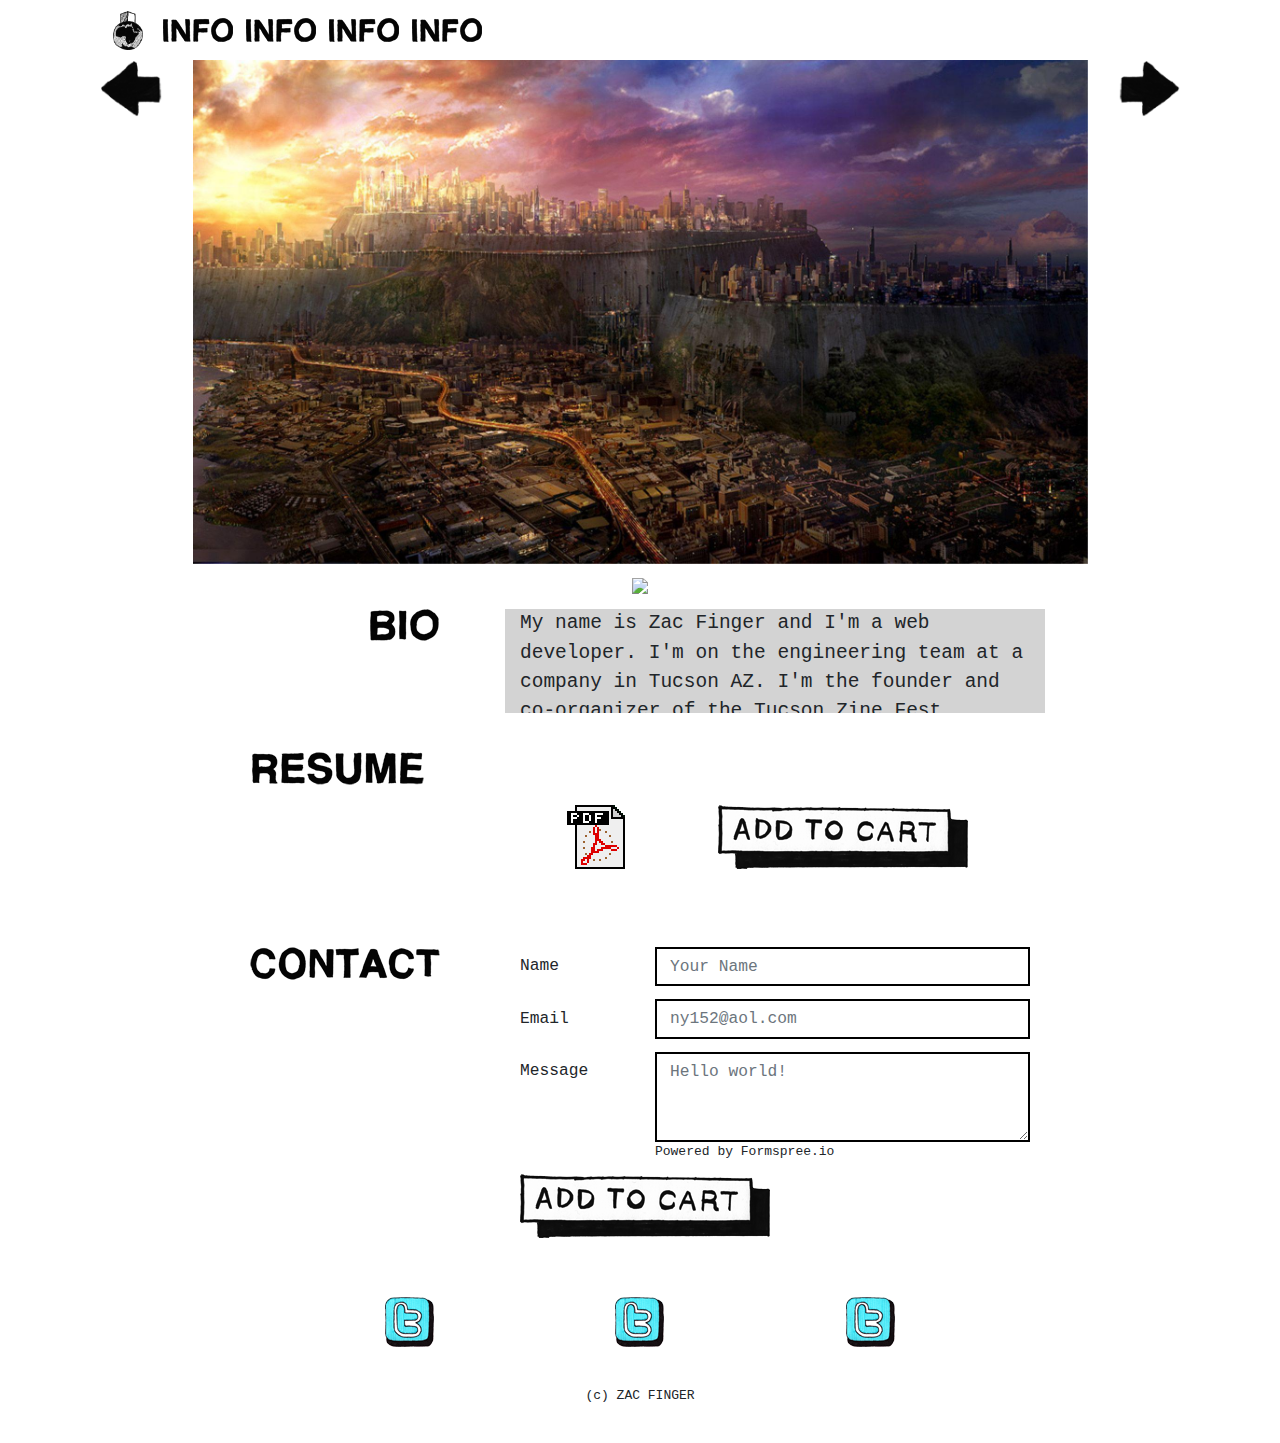
==== index.html @ 78a999ca "Added check to determine if slides are moving. Buttons will only work if moving is false" ====
<!--
References used:
* https://www.w3schools.com/howto/howto_js_slideshow.asp
* https://getbootstrap.com/docs/4.0/
* https://stackoverflow.com/questions/54417421/how-to-change-bootstrap-4-navbar-collapse-icon-with-custom-svg-image
* https://stackoverflow.com/questions/11677886/twitter-bootstrap-div-in-container-with-100-height
* https://stackoverflow.com/questions/50262517/bootstrap-4-row-fill-remaining-height
* https://www.w3schools.com/jquery/
* https://www.w3schools.com/cssref
* https://api.jquery.com
* https://css-tricks.com/controlling-css-animations-transitions-javascript/
* https://www.w3schools.com/jsref/
* https://www.bitdegree.org/learn/css-form
* https://stackoverflow.com/questions/11260135/css-multiple-inputtype-selectors
* https://medium.com/@asjas/using-formspree-io-on-your-github-pages-a60c290d1ee
* https://stackoverflow.com/questions/12875911/how-can-i-make-my-input-type-submit-an-image
-->

<!doctype html>
<html lang="en">
 <head>
   <!-- Required meta tags -->
   <meta charset="utf-8">
   <meta name="viewport" content="width=device-width, initial-scale=1, shrink-to-fit=no">
   <!-- Bootstrap CSS -->
   <link rel="stylesheet" href="https://stackpath.bootstrapcdn.com/bootstrap/4.4.1/css/bootstrap.min.css" integrity="sha384-Vkoo8x4CGsO3+Hhxv8T/Q5PaXtkKtu6ug5TOeNV6gBiFeWPGFN9MuhOf23Q9Ifjh" crossorigin="anonymous">
   <link rel="stylesheet" href="css/style.css">
   <title>Zac Finger</title>
 </head>
 <body id="main">

   <div class="container-md">
      <!-- Navbar -->
      <div class="container-fluid">
         <nav class="navbar navbar-expand-sm navbar-light bg-white">
            <a class="navbar-brand" href="#">
               <img src="img/title.png" width="30" alt="">
            </a>
   
            <button class="navbar-toggler border-0" type="button" data-toggle="collapse" data-target="#navbarSupportedContent" aria-controls="navbarSupportedContent" aria-expanded="false" aria-label="Toggle navigation">
            <span class="navbar-toggler-icon"></span>
            </button>
         
            <div class="collapse navbar-collapse" id="navbarSupportedContent">
            <ul class="navbar-nav mr-auto">
               <li class="nav-item active">
                  <a class="nav-link" href="#"><img src="img/info.png" alt="Info"><span class="sr-only">(current)</span></a>
               </li>
               <li class="nav-item">
                  <a class="nav-link" href="#"><img src="img/info.png" alt="Code"></a>
               </li>
               <li class="nav-item">
                  <a class="nav-link" href="#"><img src="img/info.png" alt="Shirts"></a>
               </li>
               <li class="nav-item">
                  <a class="nav-link" href="#"><img src="img/info.png" alt="Zines"></a>
               </li>
            </ul>
            </div>
         </nav>
      </div>
      <!-- /Navbar -->

      <!-- Content -->
      <div class="container-fluid">

         <!-- Carousel 1 -->
         <div id="carousel" class="row">
            <!-- This element will be hidden on smaller screens -->
            <div class="d-none d-lg-block col-md-1">
               <img src="img/arrow-left.png" class="img-fluid left-arrow">
            </div>
            <div id="carousel-img-container" class="col-12 col-lg-10 text-center">
               
               <img src="img/RxTGVot-fantasy-city-wallpaper.jpg" class="carousel-img current">
               <img src="img/fantasy-hd.jpg" class="carousel-img moveRight">
               <img src="img/medieval-castle-1920-1140.jpg" class="carousel-img">
               <img src="img/RxTGVot-fantasy-city-wallpaper.jpg" class="carousel-img">
               <img src="img/fantasy-hd.jpg" class="carousel-img">
               <img src="img/medieval-castle-1920-1140.jpg" class="carousel-img">
               <img src="img/RxTGVot-fantasy-city-wallpaper.jpg" class="carousel-img">
               <img src="img/fantasy-hd.jpg" class="carousel-img">
               <img src="img/medieval-castle-1920-1140.jpg" class="carousel-img moveLeft">
               
            </div>
            <div class="col-12 d-lg-none mt-3"></div>
            <!-- The following 2 elements will be hidden on larger screens -->
            <div class="col-3 col-sm-2 d-lg-none">
               <img src="img/arrow-left.png" class="img-fluid left-arrow">
            </div>
            <div class="col-6 col-sm-8 d-lg-none">
            </div>
            <div class="col-3 col-sm-2 col-lg-1 text-right">
               <img id="right-arrow" src="img/arrow-right.png" class="img-fluid">
            </div>
         </div>
         <!-- /Carousel 1 -->

         <!-- Geocities style construction GIF until the thing is done -->
         <!-- Reference: https://code.divshot.com/geo-bootstrap/ -->
         <div class="row text-center mb-3">
            <div class="col-12">
               <img src="https://code.divshot.com/geo-bootstrap/img/test/construction.gif" class="img-fluid">
            </div>
         </div>

         <!-- Scrollbox -->
         <div class="row w-lg-75 m-auto mb-3">
            <div class="col-12 col-lg-4 mb-4">
               <img src="img/bio.png" alt="Info" class="img-fluid">
            </div>  
            <div id="scrollbox" class="col-12 col-lg-8">
               <p>
                  My name is Zac Finger and I'm a web developer. 
                  I'm on the engineering team at a company in Tucson AZ. 
                  I'm the founder and co-organizer of the Tucson Zine Fest.
               </p> 
                  I've built business web applications with server side and client side logic in the following languages:
               </p>
               <ul>
                  <li>C#</li>
                  <li>ASP.net</li>
                  <li>Node</li>
                  <li>Angular</li>
               </ul>
            </div>            
         </div>
         <!-- /Scrollbox -->

         <!-- Divider section -->
         <div class="row mt-5"></div>

         <!-- Resume download -->
         <div class="row w-lg-75 m-auto">
            <div class="col-12 mb-4">
               <img src="img/resume.png" alt="Resume" class="img-fluid">
            </div>
            <div class="col-3 col-sm-5 col-md-6 text-right">
               <a href="assets/vitae.pdf" download><img src="img/adobe.png" class="img-fluid"></a>
            </div>
            <div class="col-9 col-sm-7 col-md-6 text-center">
               <a href="assets/vitae.pdf" download><img src="img/buttons.png" class="img-fluid"></a>
            </div>            
         </div>
         <!-- /Resume download -->

         <!-- Divider section -->
         <div class="row mt-5"></div>

         <!-- Divider section -->
         <div class="row mt-5"></div>

         <!-- Contact form -->
         <div class="row w-lg-75 m-auto">
            <div class="col-12 col-md-4 mb-4">
               <img src="img/contact.png" alt="Contact" class="img-fluid">
            </div>
            <div class="col-12 col-md-8">
               <form action="https://formspree.io/f/xjvpebyb" method="POST">
                  <div class="form-group row">
                     <label for="name" class="col-12 col-lg-3 col-form-label col-form-label-lg">Name</label>
                     <div class="col-12 col-lg-9">
                        <input type="text" class="form-control form-control-lg" id="name" name="name" placeholder="Your Name">
                     </div>
                  </div>
                  <div class="form-group row">
                     <label for="_replyto" class="col-12 col-lg-3 col-form-label col-form-label-lg">Email</label>
                     <div class="col-12 col-lg-9">
                        <input type="email" class="form-control form-control-lg" id="_replyto" name="_replyto" placeholder="ny152@aol.com">
                     </div>
                  </div>
                  <div class="form-group row">
                     <label for="message" class="col-12 col-lg-3 col-form-label col-form-label-lg">Message</label>
                     <div class="col-12 col-lg-9">
                        <textarea rows="3" class="form-control form-control-lg" id="message" name="message" placeholder="Hello world!"></textarea>
                        Powered by Formspree.io
                     </div>
                  </div>
                  <input type="hidden" name="_next" value="thanks.html" />
                  <div class="form-group row">
                     <div class="col-12">
                        <input class="img-fluid" type="image" src="img/buttons.png" name="submit" value="submit">
                     </div>
                  </div>
               </form>
            </div>         
         </div>
         <!-- /Contact form -->

         <!-- Divider section -->
         <div class="row mt-5"></div>

         <!-- Social media links -->
         <div class="row w-lg-75 m-auto">
            <div class="col-12 col-sm-8 d-flex justify-content-between text-center m-auto">
               <img src="img/tw.png" class="img-fluid">
               <img src="img/tw.png" class="img-fluid">
               <img src="img/tw.png" class="img-fluid">
            </div>
         </div>
         <!-- /Social media links -->

         <!-- Divider section -->
         <div class="row mt-5"></div>

         <div class="row w-lg-75 m-auto">
            <div class="col-12 text-center mb-5">
               (c) <span id="year"></span> ZAC FINGER
            </div>
         </div>

      </div>
      <!-- /Content -->
   </div>

   <!-- Optional JavaScript -->
   <!-- jQuery first, then Popper.js, then Bootstrap JS -->
   <script src="https://code.jquery.com/jquery-3.4.1.slim.min.js" integrity="sha384-J6qa4849blE2+poT4WnyKhv5vZF5SrPo0iEjwBvKU7imGFAV0wwj1yYfoRSJoZ+n" crossorigin="anonymous"></script>
   <script src="https://cdn.jsdelivr.net/npm/popper.js@1.16.0/dist/umd/popper.min.js" integrity="sha384-Q6E9RHvbIyZFJoft+2mJbHaEWldlvI9IOYy5n3zV9zzTtmI3UksdQRVvoxMfooAo" crossorigin="anonymous"></script>
   <script src="https://stackpath.bootstrapcdn.com/bootstrap/4.4.1/js/bootstrap.min.js" integrity="sha384-wfSDF2E50Y2D1uUdj0O3uMBJnjuUD4Ih7YwaYd1iqfktj0Uod8GCExl3Og8ifwB6" crossorigin="anonymous"></script>
   <script src="js/app.js"></script>
   </body>
</html>
---- css/style.css ----
html, body {
    height: 100%;
    font-family: monospace;
}

.w-lg-75 {
    width: 100%;
}

/* Custom width class to fill 
75% of container if viewport > 992px, 100% otherwise */
@media (min-width: 992px){
	.w-lg-75 {
		width: 75%;
	}
}

#carousel {
    margin-bottom: 1rem !important;
}

#carousel-img-container {
    overflow-x: hidden !important;
    overflow-y: hidden !important;
}

.carousel-img {
    opacity: 0;
    position: absolute;
    width:100%;
    transition: 1.5s;
    transition-timing-function: ease-out;
}

.carousel-img.current {
    opacity: 1;
    position: relative;
}

.carousel-img.moveLeft {
    transform: translateX(-100%);
}

.carousel-img.moveRight {
    transform: translateX(100%);
}

#scrollbox {
    height: 8rem;
    overflow: auto;
    background-color: lightgray;
    font-size: 1.25rem;
    font-weight: 500;
}

@media (min-width: 992px){
	#scrollbox {
		font-size: 1.5rem;
	}
}

#message, input[type=text], input[type="email"] {
    border: 2px solid black;
    border-radius: 0rem;
}
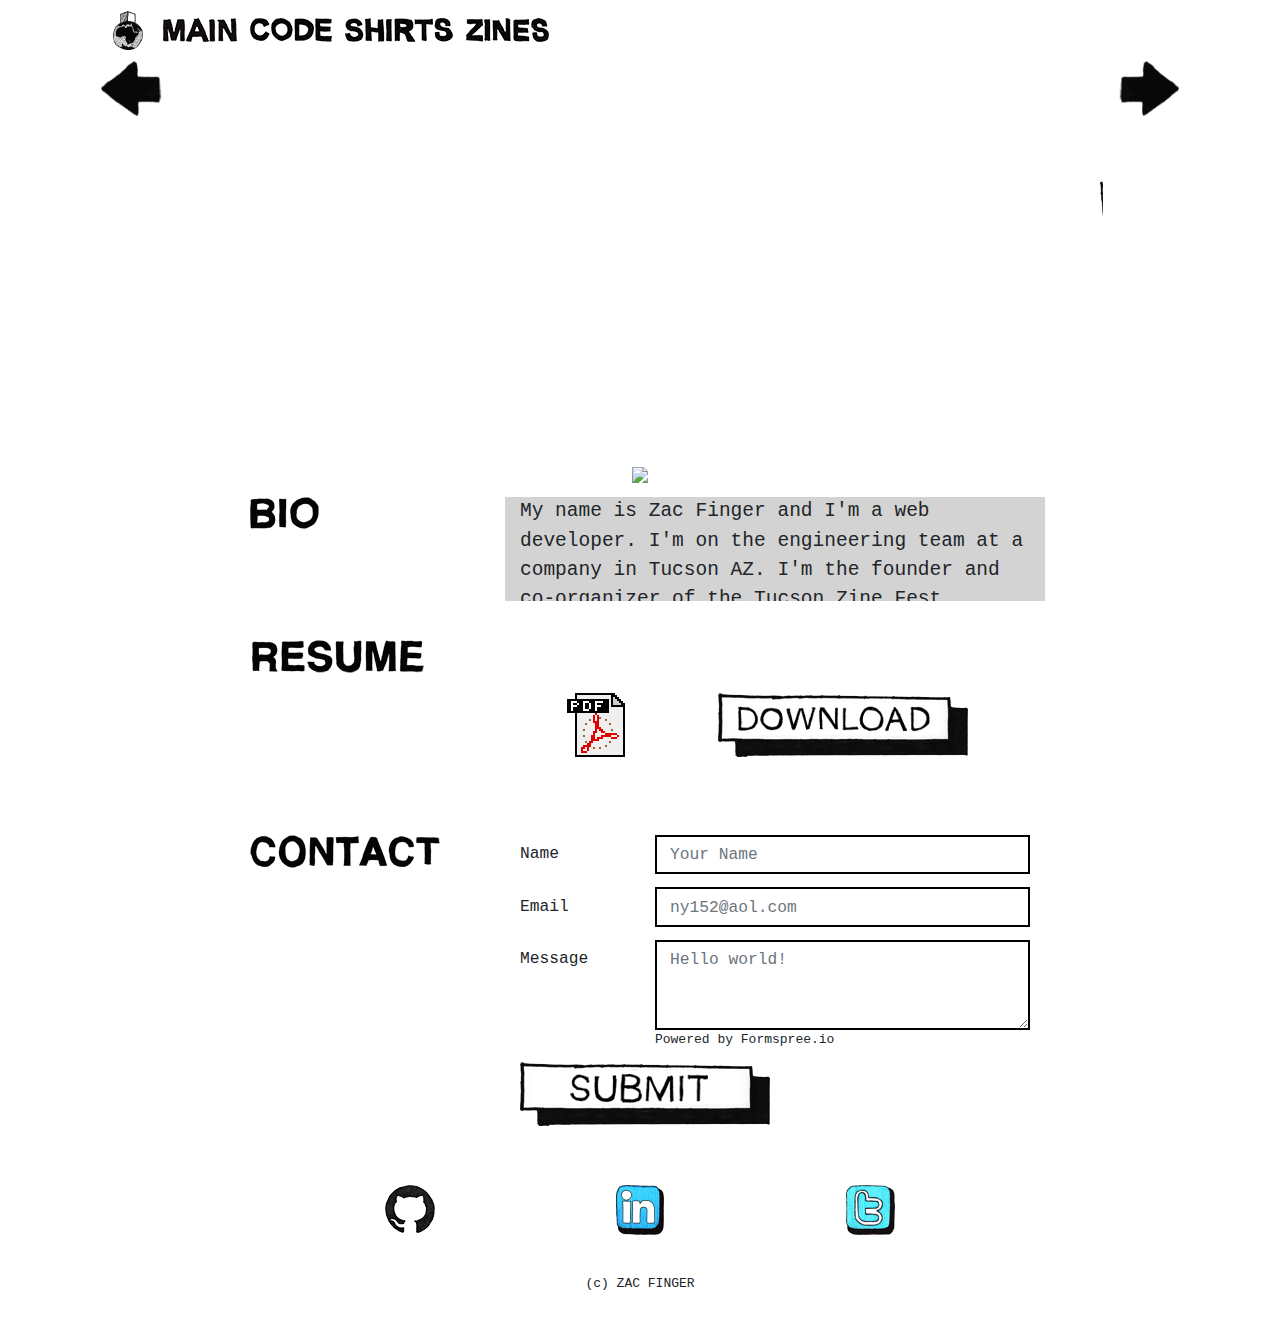
==== commit ccefcaae: "Updated images and links" ====
--- a/index.html
+++ b/index.html
@@ -44,16 +44,16 @@
             <div class="collapse navbar-collapse" id="navbarSupportedContent">
             <ul class="navbar-nav mr-auto">
                <li class="nav-item active">
-                  <a class="nav-link" href="#"><img src="img/info.png" alt="Info"><span class="sr-only">(current)</span></a>
+                  <a class="nav-link" href="#"><img src="img/main.png" alt="Info"><span class="sr-only">(current)</span></a>
                </li>
                <li class="nav-item">
-                  <a class="nav-link" href="#"><img src="img/info.png" alt="Code"></a>
+                  <a class="nav-link" href="code/"><img src="img/code.png" alt="Code"></a>
                </li>
                <li class="nav-item">
-                  <a class="nav-link" href="#"><img src="img/info.png" alt="Shirts"></a>
+                  <a class="nav-link" href="shirts/"><img src="img/shirts.png" alt="Shirts"></a>
                </li>
                <li class="nav-item">
-                  <a class="nav-link" href="#"><img src="img/info.png" alt="Zines"></a>
+                  <a class="nav-link" href="zines/"><img src="img/zines.png" alt="Zines"></a>
                </li>
             </ul>
             </div>
@@ -72,15 +72,9 @@
             </div>
             <div id="carousel-img-container" class="col-12 col-lg-10 text-center">
                
-               <img src="img/RxTGVot-fantasy-city-wallpaper.jpg" class="carousel-img current">
-               <img src="img/fantasy-hd.jpg" class="carousel-img moveRight">
-               <img src="img/medieval-castle-1920-1140.jpg" class="carousel-img">
-               <img src="img/RxTGVot-fantasy-city-wallpaper.jpg" class="carousel-img">
-               <img src="img/fantasy-hd.jpg" class="carousel-img">
-               <img src="img/medieval-castle-1920-1140.jpg" class="carousel-img">
-               <img src="img/RxTGVot-fantasy-city-wallpaper.jpg" class="carousel-img">
-               <img src="img/fantasy-hd.jpg" class="carousel-img">
-               <img src="img/medieval-castle-1920-1140.jpg" class="carousel-img moveLeft">
+               <a href="code/"><img src="img/code-banner.gif" class="carousel-img current moveRight"></a>
+               <a href="shirts/"><img src="img/shirts-banner.gif" class="carousel-img moveRight"></a>
+               <a href="zines/"><img src="img/zines-banner.gif" class="carousel-img moveLeft"></a>
                
             </div>
             <div class="col-12 d-lg-none mt-3"></div>
@@ -139,7 +133,7 @@
                <a href="assets/vitae.pdf" download><img src="img/adobe.png" class="img-fluid"></a>
             </div>
             <div class="col-9 col-sm-7 col-md-6 text-center">
-               <a href="assets/vitae.pdf" download><img src="img/buttons.png" class="img-fluid"></a>
+               <a href="assets/vitae.pdf" download><img src="img/download.png" class="img-fluid"></a>
             </div>            
          </div>
          <!-- /Resume download -->
@@ -179,7 +173,7 @@
                   <input type="hidden" name="_next" value="thanks.html" />
                   <div class="form-group row">
                      <div class="col-12">
-                        <input class="img-fluid" type="image" src="img/buttons.png" name="submit" value="submit">
+                        <input class="img-fluid" type="image" src="img/submit.png" name="submit" value="submit">
                      </div>
                   </div>
                </form>
@@ -193,9 +187,9 @@
          <!-- Social media links -->
          <div class="row w-lg-75 m-auto">
             <div class="col-12 col-sm-8 d-flex justify-content-between text-center m-auto">
-               <img src="img/tw.png" class="img-fluid">
-               <img src="img/tw.png" class="img-fluid">
-               <img src="img/tw.png" class="img-fluid">
+               <a href="https://github.com/zacfinger/" target="_blank"><img src="img/gh.png" class="img-fluid"></a>
+               <a href="https://www.linkedin.com/in/zac-finger-67723579/" target="_blank"><img src="img/in.png" class="img-fluid"></a>
+               <a href="https://twitter.com/zacfinger" target="_blank"><img src="img/tw.png" class="img-fluid"></a>
             </div>
          </div>
          <!-- /Social media links -->
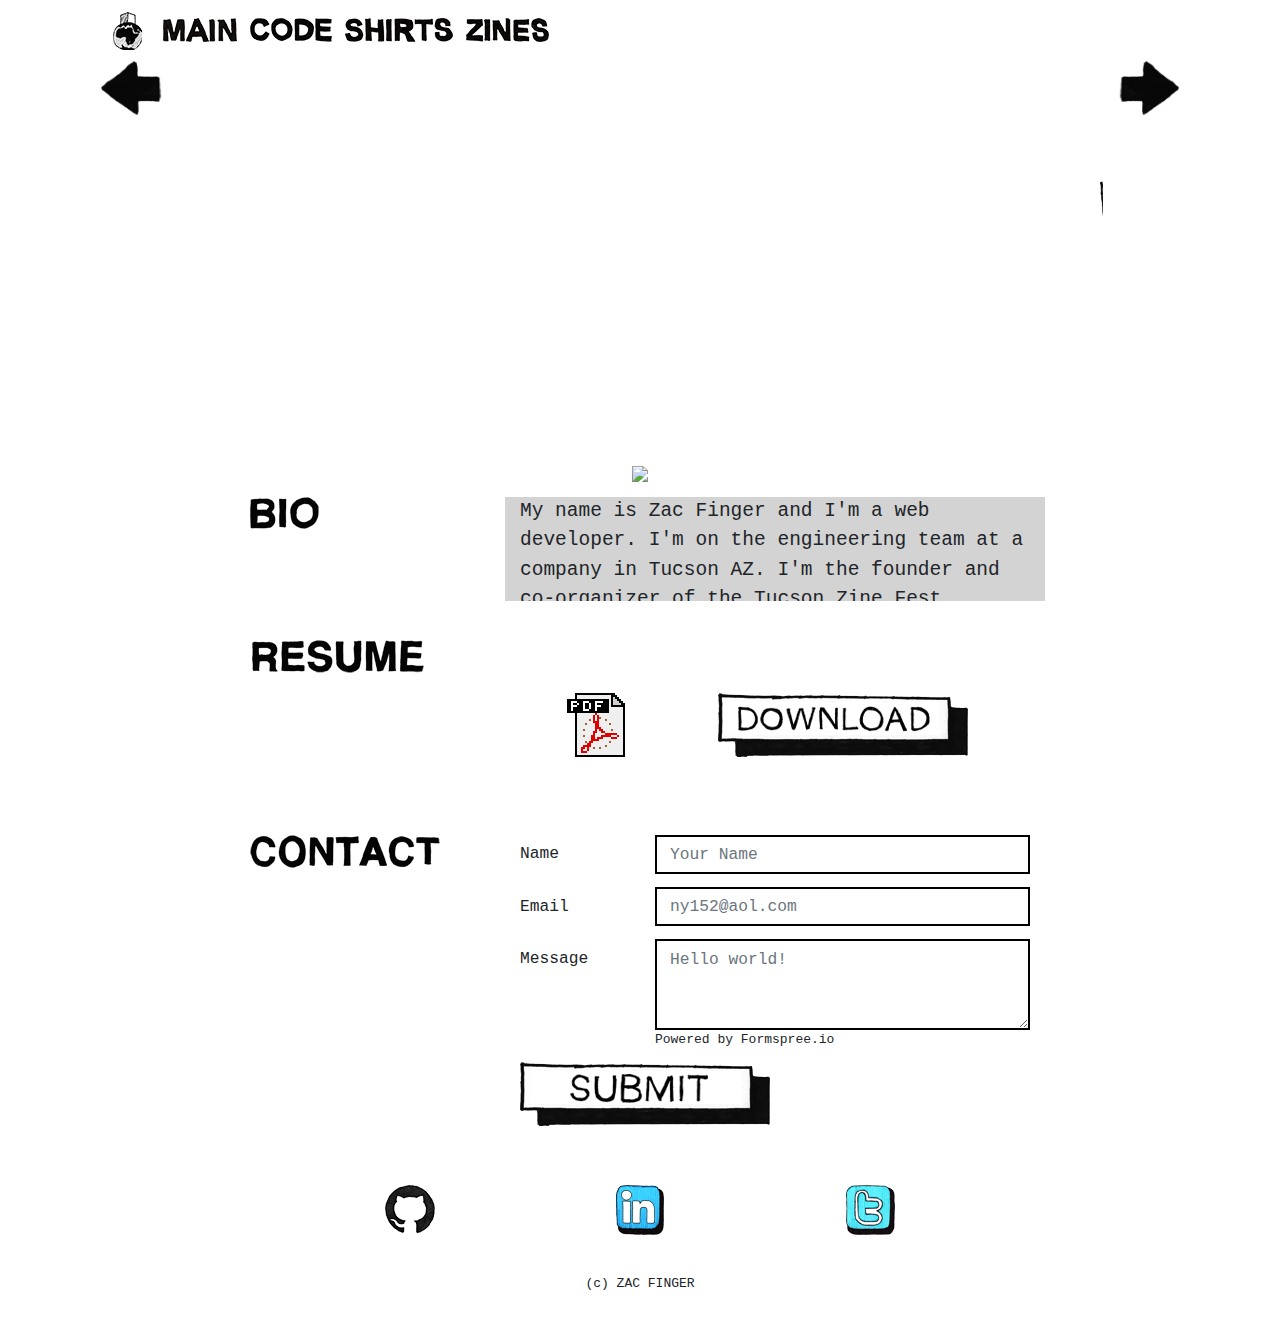
==== commit e40ac5ba: "Added code section and moved around subpages" ====
--- a/index.html
+++ b/index.html
@@ -33,7 +33,7 @@
       <!-- Navbar -->
       <div class="container-fluid">
          <nav class="navbar navbar-expand-sm navbar-light bg-white">
-            <a class="navbar-brand" href="#">
+            <a class="navbar-brand" href="index.html">
                <img src="img/title.png" width="30" alt="">
             </a>
    
@@ -44,16 +44,16 @@
             <div class="collapse navbar-collapse" id="navbarSupportedContent">
             <ul class="navbar-nav mr-auto">
                <li class="nav-item active">
-                  <a class="nav-link" href="#"><img src="img/main.png" alt="Info"><span class="sr-only">(current)</span></a>
+                  <a class="nav-link" href="index.html"><img src="img/main.png" alt="Main"><span class="sr-only">(current)</span></a>
                </li>
                <li class="nav-item">
-                  <a class="nav-link" href="code/"><img src="img/code.png" alt="Code"></a>
+                  <a class="nav-link" href="code.html"><img src="img/code.png" alt="Code"></a>
                </li>
                <li class="nav-item">
-                  <a class="nav-link" href="shirts/"><img src="img/shirts.png" alt="Shirts"></a>
+                  <a class="nav-link" href="shirts.html"><img src="img/shirts.png" alt="Shirts"></a>
                </li>
                <li class="nav-item">
-                  <a class="nav-link" href="zines/"><img src="img/zines.png" alt="Zines"></a>
+                  <a class="nav-link" href="zines.html"><img src="img/zines.png" alt="Zines"></a>
                </li>
             </ul>
             </div>
@@ -154,19 +154,19 @@
                   <div class="form-group row">
                      <label for="name" class="col-12 col-lg-3 col-form-label col-form-label-lg">Name</label>
                      <div class="col-12 col-lg-9">
-                        <input type="text" class="form-control form-control-lg" id="name" name="name" placeholder="Your Name">
+                        <input required type="text" class="form-control form-control-lg" id="name" name="name" placeholder="Your Name">
                      </div>
                   </div>
                   <div class="form-group row">
                      <label for="_replyto" class="col-12 col-lg-3 col-form-label col-form-label-lg">Email</label>
                      <div class="col-12 col-lg-9">
-                        <input type="email" class="form-control form-control-lg" id="_replyto" name="_replyto" placeholder="ny152@aol.com">
+                        <input required type="email" class="form-control form-control-lg" id="_replyto" name="_replyto" placeholder="ny152@aol.com">
                      </div>
                   </div>
                   <div class="form-group row">
                      <label for="message" class="col-12 col-lg-3 col-form-label col-form-label-lg">Message</label>
                      <div class="col-12 col-lg-9">
-                        <textarea rows="3" class="form-control form-control-lg" id="message" name="message" placeholder="Hello world!"></textarea>
+                        <textarea required rows="3" class="form-control form-control-lg" id="message" name="message" placeholder="Hello world!"></textarea>
                         Powered by Formspree.io
                      </div>
                   </div>
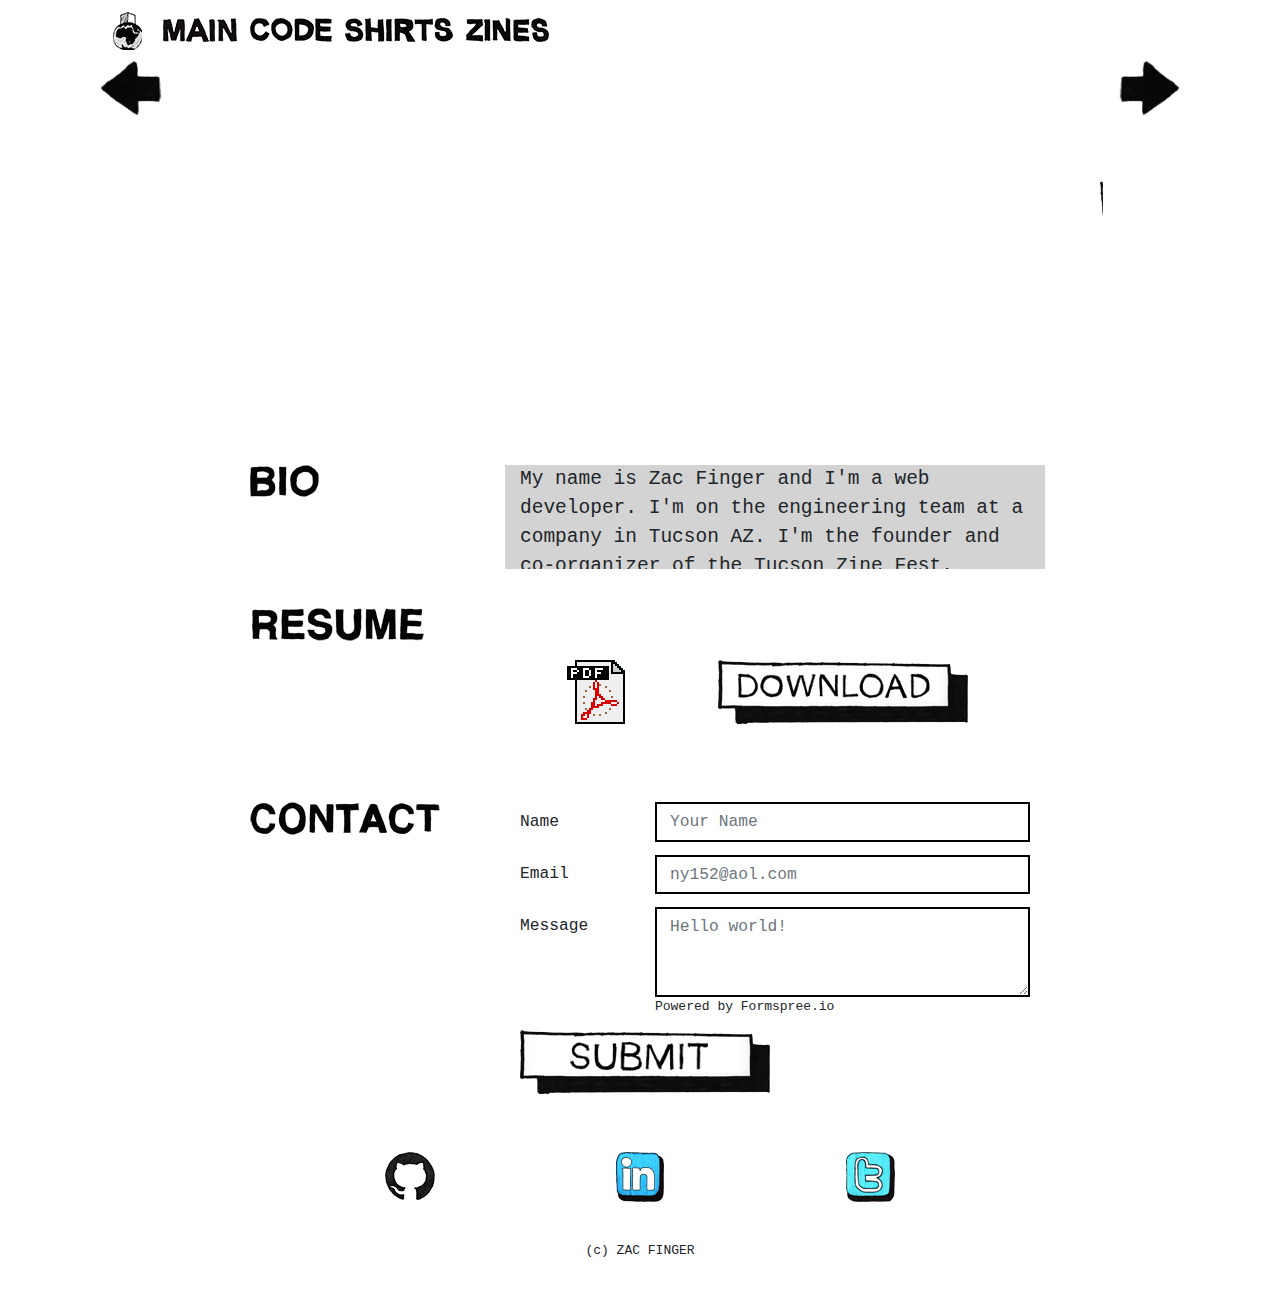
==== commit 6146e755: "Removed under construction GIF" ====
--- a/index.html
+++ b/index.html
@@ -14,6 +14,8 @@
 * https://stackoverflow.com/questions/11260135/css-multiple-inputtype-selectors
 * https://medium.com/@asjas/using-formspree-io-on-your-github-pages-a60c290d1ee
 * https://stackoverflow.com/questions/12875911/how-can-i-make-my-input-type-submit-an-image
+* https://medium.com/better-programming/make-a-slideshow-with-automatic-and-manual-controls-using-html-css-and-javascript-b7e9305168f9
+* https://medium.com/@marcusmichaels/how-to-build-a-carousel-from-scratch-in-vanilla-js-9a096d3b98c9
 -->
 
 <!doctype html>
@@ -72,9 +74,9 @@
             </div>
             <div id="carousel-img-container" class="col-12 col-lg-10 text-center">
                
-               <a href="code/"><img src="img/code-banner.gif" class="carousel-img current moveRight"></a>
-               <a href="shirts/"><img src="img/shirts-banner.gif" class="carousel-img moveRight"></a>
-               <a href="zines/"><img src="img/zines-banner.gif" class="carousel-img moveLeft"></a>
+               <a href="code.html"><img src="img/code-banner.gif" class="carousel-img current moveRight"></a>
+               <a href="shirts.html"><img src="img/shirts-banner.gif" class="carousel-img moveRight"></a>
+               <a href="zines.html"><img src="img/zines-banner.gif" class="carousel-img moveLeft"></a>
                
             </div>
             <div class="col-12 d-lg-none mt-3"></div>
@@ -89,14 +91,6 @@
             </div>
          </div>
          <!-- /Carousel 1 -->
-
-         <!-- Geocities style construction GIF until the thing is done -->
-         <!-- Reference: https://code.divshot.com/geo-bootstrap/ -->
-         <div class="row text-center mb-3">
-            <div class="col-12">
-               <img src="https://code.divshot.com/geo-bootstrap/img/test/construction.gif" class="img-fluid">
-            </div>
-         </div>
 
          <!-- Scrollbox -->
          <div class="row w-lg-75 m-auto mb-3">
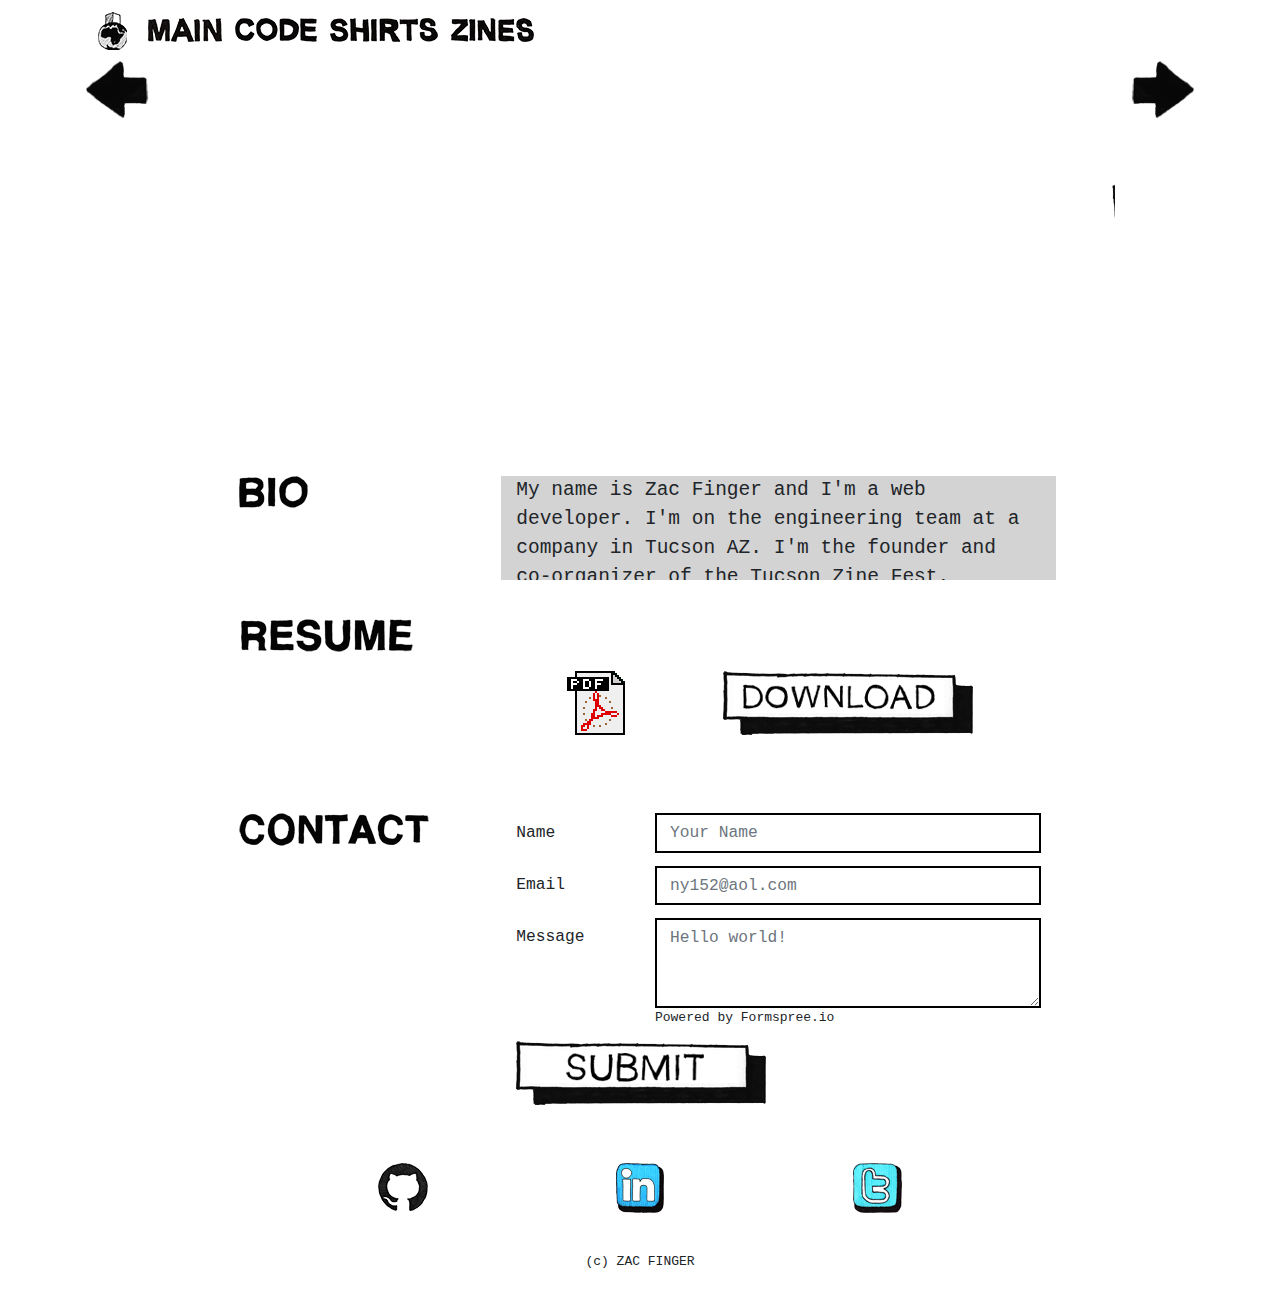
==== commit dded4c42: "Removed nested containers and adjusted grids" ====
--- a/index.html
+++ b/index.html
@@ -33,7 +33,6 @@
 
    <div class="container-md">
       <!-- Navbar -->
-      <div class="container-fluid">
          <nav class="navbar navbar-expand-sm navbar-light bg-white">
             <a class="navbar-brand" href="index.html">
                <img src="img/title.png" width="30" alt="">
@@ -60,11 +59,9 @@
             </ul>
             </div>
          </nav>
-      </div>
       <!-- /Navbar -->
 
       <!-- Content -->
-      <div class="container-fluid">
 
          <!-- Carousel 1 -->
          <div id="carousel" class="row">
@@ -95,7 +92,7 @@
          <!-- Scrollbox -->
          <div class="row w-lg-75 m-auto mb-3">
             <div class="col-12 col-lg-4 mb-4">
-               <img src="img/bio.png" alt="Info" class="img-fluid">
+               <img src="img/bio.png" alt="Bio" class="img-fluid">
             </div>  
             <div id="scrollbox" class="col-12 col-lg-8">
                <p>
@@ -197,7 +194,6 @@
             </div>
          </div>
 
-      </div>
       <!-- /Content -->
    </div>
 
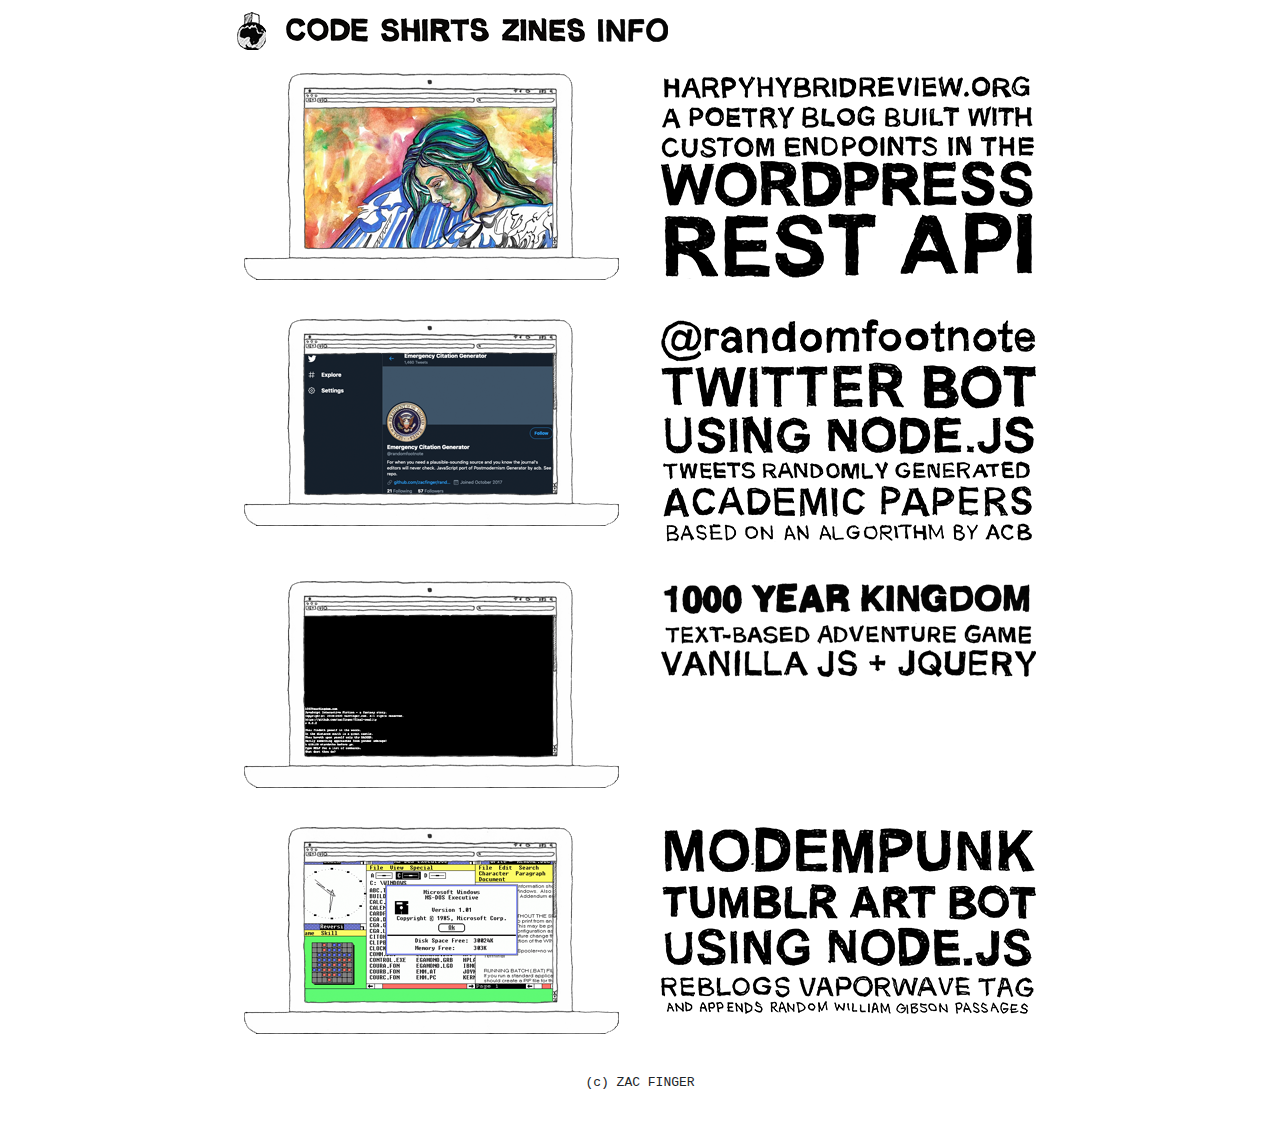
==== commit 0ac372ff: "Moved code to front page. Removed contact form and slideshow from info page. Added banner to info pa" ====
--- a/index.html
+++ b/index.html
@@ -1,23 +1,3 @@
-<!--
-References used:
-* https://www.w3schools.com/howto/howto_js_slideshow.asp
-* https://getbootstrap.com/docs/4.0/
-* https://stackoverflow.com/questions/54417421/how-to-change-bootstrap-4-navbar-collapse-icon-with-custom-svg-image
-* https://stackoverflow.com/questions/11677886/twitter-bootstrap-div-in-container-with-100-height
-* https://stackoverflow.com/questions/50262517/bootstrap-4-row-fill-remaining-height
-* https://www.w3schools.com/jquery/
-* https://www.w3schools.com/cssref
-* https://api.jquery.com
-* https://css-tricks.com/controlling-css-animations-transitions-javascript/
-* https://www.w3schools.com/jsref/
-* https://www.bitdegree.org/learn/css-form
-* https://stackoverflow.com/questions/11260135/css-multiple-inputtype-selectors
-* https://medium.com/@asjas/using-formspree-io-on-your-github-pages-a60c290d1ee
-* https://stackoverflow.com/questions/12875911/how-can-i-make-my-input-type-submit-an-image
-* https://medium.com/better-programming/make-a-slideshow-with-automatic-and-manual-controls-using-html-css-and-javascript-b7e9305168f9
-* https://medium.com/@marcusmichaels/how-to-build-a-carousel-from-scratch-in-vanilla-js-9a096d3b98c9
--->
-
 <!doctype html>
 <html lang="en">
  <head>
@@ -33,8 +13,8 @@
 
    <div class="container-md">
       <!-- Navbar -->
-         <nav class="navbar navbar-expand-sm navbar-light bg-white">
-            <a class="navbar-brand" href="index.html">
+         <nav class="navbar navbar-expand-sm navbar-light bg-white w-lg-75 m-auto">
+            <a class="navbar-brand" href="#">
                <img src="img/title.png" width="30" alt="">
             </a>
    
@@ -44,11 +24,8 @@
          
             <div class="collapse navbar-collapse" id="navbarSupportedContent">
             <ul class="navbar-nav mr-auto">
-               <li class="nav-item active">
-                  <a class="nav-link" href="index.html"><img src="img/main.png" alt="Main"><span class="sr-only">(current)</span></a>
-               </li>
                <li class="nav-item">
-                  <a class="nav-link" href="code.html"><img src="img/code.png" alt="Code"></a>
+                  <a class="nav-link active" href="index.html"><img src="img/code.png" alt="Code"><span class="sr-only">(current)</span></a>
                </li>
                <li class="nav-item">
                   <a class="nav-link" href="shirts.html"><img src="img/shirts.png" alt="Shirts"></a>
@@ -56,134 +33,63 @@
                <li class="nav-item">
                   <a class="nav-link" href="zines.html"><img src="img/zines.png" alt="Zines"></a>
                </li>
+               <li class="nav-item">
+                  <a class="nav-link" href="info.html"><img src="img/info.png" alt="Info"></a>
+               </li>
             </ul>
             </div>
          </nav>
       <!-- /Navbar -->
 
+      <!-- Divider section -->
+      <div class="row mt-3"></div>
+
       <!-- Content -->
 
-         <!-- Carousel 1 -->
-         <div id="carousel" class="row">
-            <!-- This element will be hidden on smaller screens -->
-            <div class="d-none d-lg-block col-md-1">
-               <img src="img/arrow-left.png" class="img-fluid left-arrow">
+        <div class="row w-lg-75 m-auto mb-3">
+            <div class="col-4 col-sm-6 text-center">
+                <a href="http://harpyhybridreview.org" target="_blank"><img src="img/harpy-hybrid-review-cover.png" class="img-fluid"></a>
             </div>
-            <div id="carousel-img-container" class="col-12 col-lg-10 text-center">
-               
-               <a href="code.html"><img src="img/code-banner.gif" class="carousel-img current moveRight"></a>
-               <a href="shirts.html"><img src="img/shirts-banner.gif" class="carousel-img moveRight"></a>
-               <a href="zines.html"><img src="img/zines-banner.gif" class="carousel-img moveLeft"></a>
-               
-            </div>
-            <div class="col-12 d-lg-none mt-3"></div>
-            <!-- The following 2 elements will be hidden on larger screens -->
-            <div class="col-3 col-sm-2 d-lg-none">
-               <img src="img/arrow-left.png" class="img-fluid left-arrow">
-            </div>
-            <div class="col-6 col-sm-8 d-lg-none">
-            </div>
-            <div class="col-3 col-sm-2 col-lg-1 text-right">
-               <img id="right-arrow" src="img/arrow-right.png" class="img-fluid">
+            <div class="col-8 col-sm-6 text-center">
+               <a href="http://harpyhybridreview.org" target="_blank"><img src="img/harpy-hybrid-review-title.png" class="img-fluid"></a>
+           </div>
+        </div>
+
+        <!-- Divider section -->
+         <div class="row mt-5"></div>
+
+         <div class="row w-lg-75 m-auto mb-3">
+             <div class="col-4 col-sm-6 text-center">
+                 <a href="https://github.com/zacfinger/randomfootnote" target="_blank"><img src="img/random-footnote-cover.png" class="img-fluid"></a>
+             </div>
+             <div class="col-8 col-sm-6 text-center">
+                <a href="https://github.com/zacfinger/randomfootnote" target="_blank"><img src="img/random-footnote-title.gif" class="img-fluid"></a>
             </div>
          </div>
-         <!-- /Carousel 1 -->
-
-         <!-- Scrollbox -->
-         <div class="row w-lg-75 m-auto mb-3">
-            <div class="col-12 col-lg-4 mb-4">
-               <img src="img/bio.png" alt="Bio" class="img-fluid">
-            </div>  
-            <div id="scrollbox" class="col-12 col-lg-8">
-               <p>
-                  My name is Zac Finger and I'm a web developer. 
-                  I'm on the engineering team at a company in Tucson AZ. 
-                  I'm the founder and co-organizer of the Tucson Zine Fest.
-               </p> 
-                  I've built business web applications with server side and client side logic in the following languages:
-               </p>
-               <ul>
-                  <li>C#</li>
-                  <li>ASP.net</li>
-                  <li>Node</li>
-                  <li>Angular</li>
-               </ul>
-            </div>            
-         </div>
-         <!-- /Scrollbox -->
 
          <!-- Divider section -->
          <div class="row mt-5"></div>
 
-         <!-- Resume download -->
-         <div class="row w-lg-75 m-auto">
-            <div class="col-12 mb-4">
-               <img src="img/resume.png" alt="Resume" class="img-fluid">
+         <div class="row w-lg-75 m-auto mb-3">
+            <div class="col-4 col-sm-6 text-center">
+                <a href="http://1000yearkingdom.com/" target="_blank"><img src="img/1000-year-kingdom-cover.gif" class="img-fluid"></a>
             </div>
-            <div class="col-3 col-sm-5 col-md-6 text-right">
-               <a href="assets/vitae.pdf" download><img src="img/adobe.png" class="img-fluid"></a>
-            </div>
-            <div class="col-9 col-sm-7 col-md-6 text-center">
-               <a href="assets/vitae.pdf" download><img src="img/download.png" class="img-fluid"></a>
-            </div>            
-         </div>
-         <!-- /Resume download -->
+            <div class="col-8 col-sm-6 text-center">
+               <a href="http://1000yearkingdom.com/" target="_blank"><img src="img/1000-year-kingdom-title.png" class="img-fluid"></a>
+           </div>
+        </div>
 
-         <!-- Divider section -->
+        <!-- Divider section -->
          <div class="row mt-5"></div>
 
-         <!-- Divider section -->
-         <div class="row mt-5"></div>
-
-         <!-- Contact form -->
-         <div class="row w-lg-75 m-auto">
-            <div class="col-12 col-md-4 mb-4">
-               <img src="img/contact.png" alt="Contact" class="img-fluid">
+         <div class="row w-lg-75 m-auto mb-3">
+            <div class="col-4 col-sm-6 text-center">
+                <a href="http://modempunk.com/" target="_blank"><img src="img/modempunk-cover.png" class="img-fluid"></a>
             </div>
-            <div class="col-12 col-md-8">
-               <form action="https://formspree.io/f/xjvpebyb" method="POST">
-                  <div class="form-group row">
-                     <label for="name" class="col-12 col-lg-3 col-form-label col-form-label-lg">Name</label>
-                     <div class="col-12 col-lg-9">
-                        <input required type="text" class="form-control form-control-lg" id="name" name="name" placeholder="Your Name">
-                     </div>
-                  </div>
-                  <div class="form-group row">
-                     <label for="_replyto" class="col-12 col-lg-3 col-form-label col-form-label-lg">Email</label>
-                     <div class="col-12 col-lg-9">
-                        <input required type="email" class="form-control form-control-lg" id="_replyto" name="_replyto" placeholder="ny152@aol.com">
-                     </div>
-                  </div>
-                  <div class="form-group row">
-                     <label for="message" class="col-12 col-lg-3 col-form-label col-form-label-lg">Message</label>
-                     <div class="col-12 col-lg-9">
-                        <textarea required rows="3" class="form-control form-control-lg" id="message" name="message" placeholder="Hello world!"></textarea>
-                        Powered by Formspree.io
-                     </div>
-                  </div>
-                  <input type="hidden" name="_next" value="thanks.html" />
-                  <div class="form-group row">
-                     <div class="col-12">
-                        <input class="img-fluid" type="image" src="img/submit.png" name="submit" value="submit">
-                     </div>
-                  </div>
-               </form>
-            </div>         
-         </div>
-         <!-- /Contact form -->
-
-         <!-- Divider section -->
-         <div class="row mt-5"></div>
-
-         <!-- Social media links -->
-         <div class="row w-lg-75 m-auto">
-            <div class="col-12 col-sm-8 d-flex justify-content-between text-center m-auto">
-               <a href="https://github.com/zacfinger/" target="_blank"><img src="img/gh.png" class="img-fluid"></a>
-               <a href="https://www.linkedin.com/in/zac-finger-67723579/" target="_blank"><img src="img/in.png" class="img-fluid"></a>
-               <a href="https://twitter.com/zacfinger" target="_blank"><img src="img/tw.png" class="img-fluid"></a>
-            </div>
-         </div>
-         <!-- /Social media links -->
+            <div class="col-8 col-sm-6 text-center">
+               <a href="http://modempunk.com/" target="_blank"><img src="img/modempunk-title.png" class="img-fluid"></a>
+           </div>
+        </div>
 
          <!-- Divider section -->
          <div class="row mt-5"></div>
